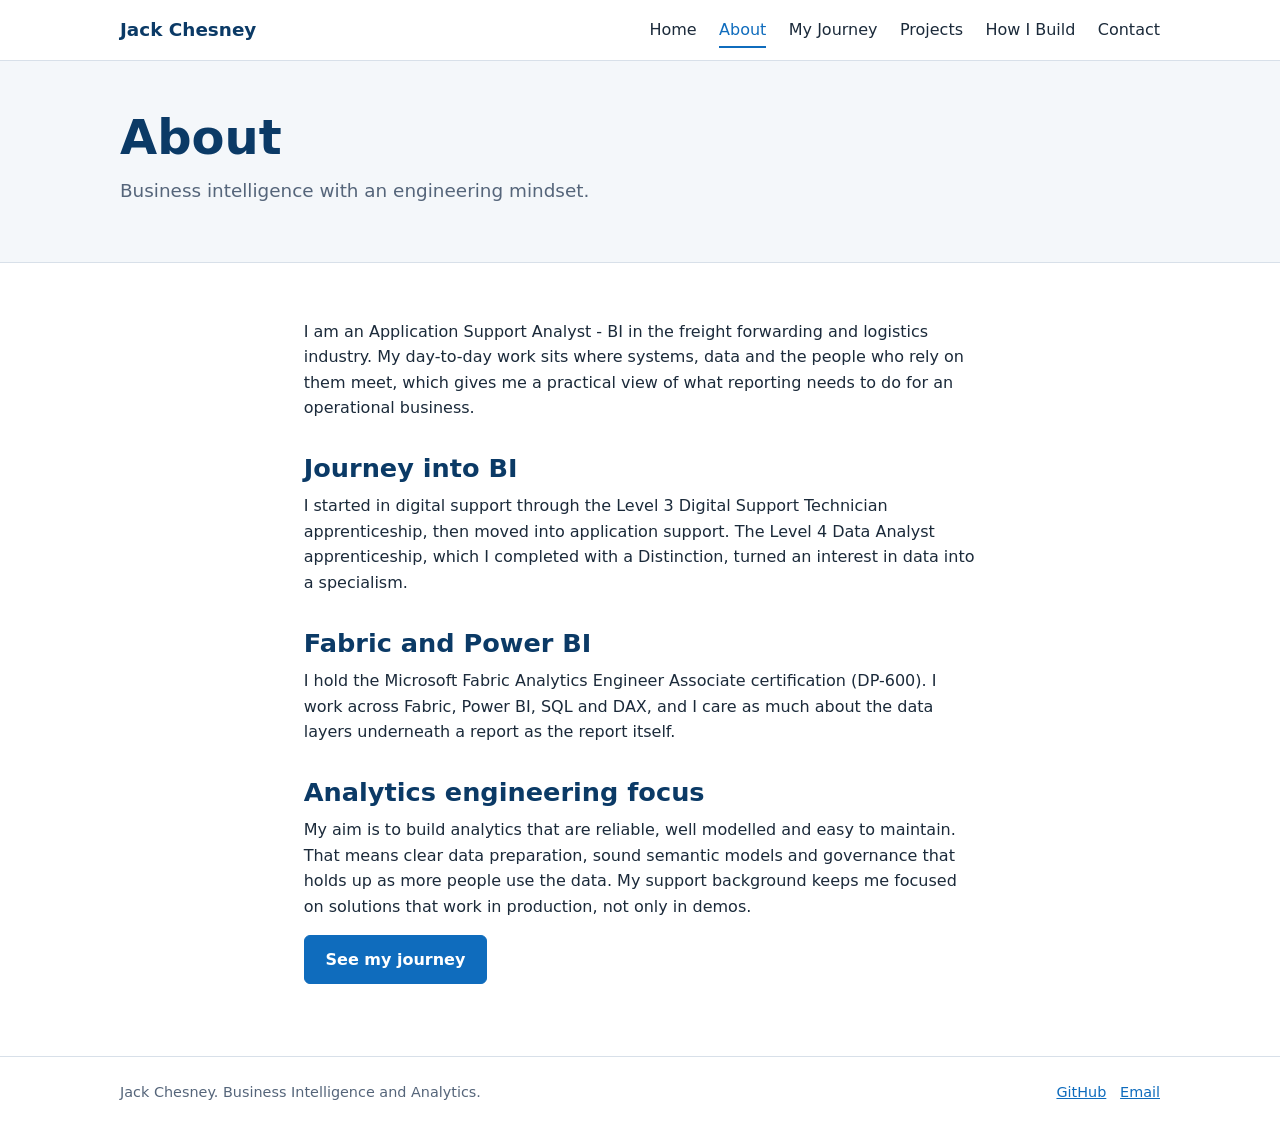
==== about.html @ 84daec4e "Add files via upload" ====
<!DOCTYPE html>
<html lang="en-GB"><head><meta charset="utf-8"><meta name="viewport" content="width=device-width, initial-scale=1">
<title>About | Jack Chesney</title><meta name="description" content="About Jack Chesney, Application Support Analyst - BI.">
<link rel="stylesheet" href="style.css"></head><body>
<a class="skip" href="#main">Skip to content</a>
<header class="site-header"><div class="wrap bar"><a class="brand" href="index.html">Jack Chesney</a>
<input type="checkbox" id="mt" class="mt"><label for="mt" class="mb" aria-label="Menu">Menu</label>
<nav aria-label="Main"><ul><li><a href="index.html">Home</a></li><li><a href="about.html" aria-current="page">About</a></li><li><a href="journey.html">My Journey</a></li><li><a href="projects.html">Projects</a></li><li><a href="solutions.html">How I Build</a></li><li><a href="contact.html">Contact</a></li></ul></nav></div></header>
<main id="main"><section class="page-hero"><div class="wrap"><h1>About</h1><p class="lead">Business intelligence with an engineering mindset.</p></div></section><section class="section"><div class="wrap prose">
<p>I am an Application Support Analyst - BI in the freight forwarding and logistics industry. My day-to-day work sits where systems, data and the people who rely on them meet, which gives me a practical view of what reporting needs to do for an operational business.</p>
<h2>Journey into BI</h2><p>I started in digital support through the Level 3 Digital Support Technician apprenticeship, then moved into application support. The Level 4 Data Analyst apprenticeship, which I completed with a Distinction, turned an interest in data into a specialism.</p>
<h2>Fabric and Power BI</h2><p>I hold the Microsoft Fabric Analytics Engineer Associate certification (DP-600). I work across Fabric, Power BI, SQL and DAX, and I care as much about the data layers underneath a report as the report itself.</p>
<h2>Analytics engineering focus</h2><p>My aim is to build analytics that are reliable, well modelled and easy to maintain. That means clear data preparation, sound semantic models and governance that holds up as more people use the data. My support background keeps me focused on solutions that work in production, not only in demos.</p>
<p><a class="btn primary" href="journey.html">See my journey</a></p></div></section></main>
<footer class="site-footer"><div class="wrap"><p>Jack Chesney. Business Intelligence and Analytics.</p>
<p><a href="https://github.com/jches2002">GitHub</a> &nbsp; <a href="mailto:jrc.analytics@outlook.com">Email</a></p></div></footer>
</body></html>
---- style.css ----
:root{--ink:#1b2a3a;--muted:#55657a;--blue:#0f6cbd;--navy:#0b3a66;--teal:#0e7c86;--bg:#fff;--alt:#f4f7fa;--line:#d8e0e9;--r:6px;--font:"Segoe UI",system-ui,-apple-system,Roboto,Arial,sans-serif}
*{box-sizing:border-box}html{scroll-behavior:smooth}
body{margin:0;font-family:var(--font);color:var(--ink);background:var(--bg);line-height:1.6}
.wrap{max-width:1080px;margin:0 auto;padding:0 1.25rem}
h1,h2,h3{line-height:1.2;margin:0 0 .6rem;color:var(--navy)}h1{font-size:clamp(2rem,5vw,3rem);font-weight:600}h2{font-size:1.6rem;font-weight:600}h3{font-size:1.05rem;font-weight:600}
p{margin:0 0 1rem}a{color:var(--blue)}a:focus-visible,.btn:focus-visible,label:focus-visible{outline:3px solid var(--teal);outline-offset:2px}
.skip{position:absolute;left:-999px}.skip:focus{left:1rem;top:1rem;background:#fff;padding:.5rem;z-index:9}
.site-header{background:#fff;border-bottom:1px solid var(--line);position:sticky;top:0;z-index:5}
.bar{display:flex;align-items:center;justify-content:space-between;min-height:60px}
.brand{font-weight:600;font-size:1.15rem;color:var(--navy);text-decoration:none}
nav ul{display:flex;gap:1.4rem;list-style:none;margin:0;padding:0}
nav a{color:var(--ink);text-decoration:none;padding:.4rem 0;border-bottom:2px solid transparent}
nav a:hover,nav a[aria-current]{border-color:var(--blue);color:var(--blue)}
.mt,.mb{display:none}
.hero{background:linear-gradient(180deg,var(--alt),#fff);padding:4rem 0;border-bottom:1px solid var(--line)}
.hero-grid{display:grid;grid-template-columns:1.2fr 1fr;gap:3rem;align-items:center}
.role{font-size:1.3rem;color:var(--blue);font-weight:600;margin-bottom:.5rem}
.lead{font-size:1.15rem;color:var(--muted);max-width:60ch}.lead.sm{font-size:1rem}
.btns{display:flex;gap:.75rem;flex-wrap:wrap;margin-top:1.5rem}
.btn{display:inline-block;padding:.65rem 1.3rem;border:1px solid var(--blue);color:var(--blue);border-radius:var(--r);text-decoration:none;font-weight:600;background:#fff}
.btn.primary{background:var(--blue);color:#fff}.btn:hover{background:var(--navy);border-color:var(--navy);color:#fff}
.hero-flow ol{list-style:none;margin:0;padding:0;display:grid;gap:.4rem}
.hero-flow li,.arch li{background:#fff;border:1px solid var(--line);border-left:4px solid var(--blue);border-radius:var(--r);padding:.5rem .9rem;font-weight:600;font-size:.95rem;position:relative}
.hero-flow li:nth-child(n+3):nth-child(-n+5){border-left-color:var(--teal)}
.hero-flow li:not(:last-child)::after,.arch li:not(:last-child)::after{content:"";position:absolute;left:1.2rem;bottom:-.4rem;width:2px;height:.4rem;background:var(--line)}
.section{padding:3.5rem 0}.alt{background:var(--alt)}
.page-hero{background:var(--alt);border-bottom:1px solid var(--line);padding:3rem 0 2.5rem}
.grid{display:grid;gap:1.25rem;margin:1.25rem 0}.g3{grid-template-columns:repeat(auto-fit,minmax(260px,1fr))}
.card{background:#fff;border:1px solid var(--line);border-radius:var(--r);padding:1.25rem;box-shadow:0 1px 2px rgba(11,58,102,.06)}
.card p{color:var(--muted);margin:0}.card h3+p{margin-bottom:.8rem}
.tags{list-style:none;display:flex;flex-wrap:wrap;gap:.4rem;padding:0;margin:.8rem 0 0}
.tags li{background:#e8f1fa;color:var(--navy);font-size:.82rem;padding:.15rem .6rem;border-radius:99px}
.cta{display:flex;justify-content:space-between;align-items:center;gap:1.5rem;flex-wrap:wrap;background:var(--navy);color:#fff;border-radius:var(--r);padding:2rem}
.cta h2,.cta p{color:#fff;margin:0 0 .3rem}.cta .btn{border-color:#fff}
.prose{max-width:70ch}.prose h2{margin-top:2rem}
.timeline{list-style:none;margin:0;padding:0 0 0 2rem;border-left:2px solid var(--blue);max-width:720px}
.timeline li{position:relative;margin-bottom:1.25rem}
.timeline .dot{position:absolute;left:calc(-2rem - 7px);top:1.4rem;width:12px;height:12px;border-radius:50%;background:var(--blue);border:2px solid #fff;box-shadow:0 0 0 1px var(--blue)}
.timeline .goal .card{border-style:dashed;border-color:var(--teal)}.timeline .goal .dot{background:#fff;box-shadow:0 0 0 1px var(--teal)}
.stack{display:grid;gap:1.5rem}
.project{display:grid;grid-template-columns:1fr 1.3fr;gap:1.5rem;padding:1rem}
.project.featured{border-color:var(--blue);border-width:2px}
.shots{display:grid;gap:.75rem}
.ph{display:grid;place-items:center;min-height:130px;border:1px dashed var(--line);border-radius:var(--r);background:var(--alt);color:var(--muted);font-size:.9rem}
dt{font-weight:600;color:var(--navy);margin-top:.6rem}dd{margin:0;color:var(--muted)}
.process{list-style:none;padding:0;margin:1.5rem 0 0;display:grid;gap:1rem;position:relative}
.stage{display:grid;grid-template-columns:44px 1fr;gap:1rem;align-items:start}
.n{width:44px;height:44px;border-radius:50%;background:var(--blue);color:#fff;display:grid;place-items:center;font-weight:600;position:relative;z-index:1}
.stage:not(:last-child) .n::after{content:"";position:absolute;top:44px;left:50%;width:2px;height:calc(100% + 3.2rem);background:var(--line);transform:translateX(-50%);z-index:-1}
.arch{list-style:none;padding:0;margin:1.5rem 0 0;display:flex;flex-wrap:wrap;gap:.6rem;align-items:stretch}
.arch li{flex:1 1 130px;text-align:center;border-left-width:1px;border-top:4px solid var(--blue);padding:1rem .6rem}
.arch li:nth-child(n+3):nth-child(-n+5){border-top-color:var(--teal)}.arch li:last-child{background:var(--navy);color:#fff;border-color:var(--navy)}
.arch li::after{display:none}
.site-footer{border-top:1px solid var(--line);padding:1.5rem 0;color:var(--muted);font-size:.9rem}
.site-footer .wrap{display:flex;justify-content:space-between;flex-wrap:wrap;gap:.5rem}.site-footer p{margin:0}
@media(max-width:800px){
.hero-grid,.project{grid-template-columns:1fr}.hero{padding:2.5rem 0}
.mb{display:block;padding:.4rem .9rem;border:1px solid var(--line);border-radius:var(--r);cursor:pointer;font-weight:600}
nav{display:none;position:absolute;top:60px;left:0;right:0;background:#fff;border-bottom:1px solid var(--line);padding:.75rem 1.25rem}
nav ul{flex-direction:column;gap:.5rem}.mt:checked~nav{display:block}
.arch li{flex-basis:100%}}
@media(prefers-reduced-motion:reduce){html{scroll-behavior:auto}}
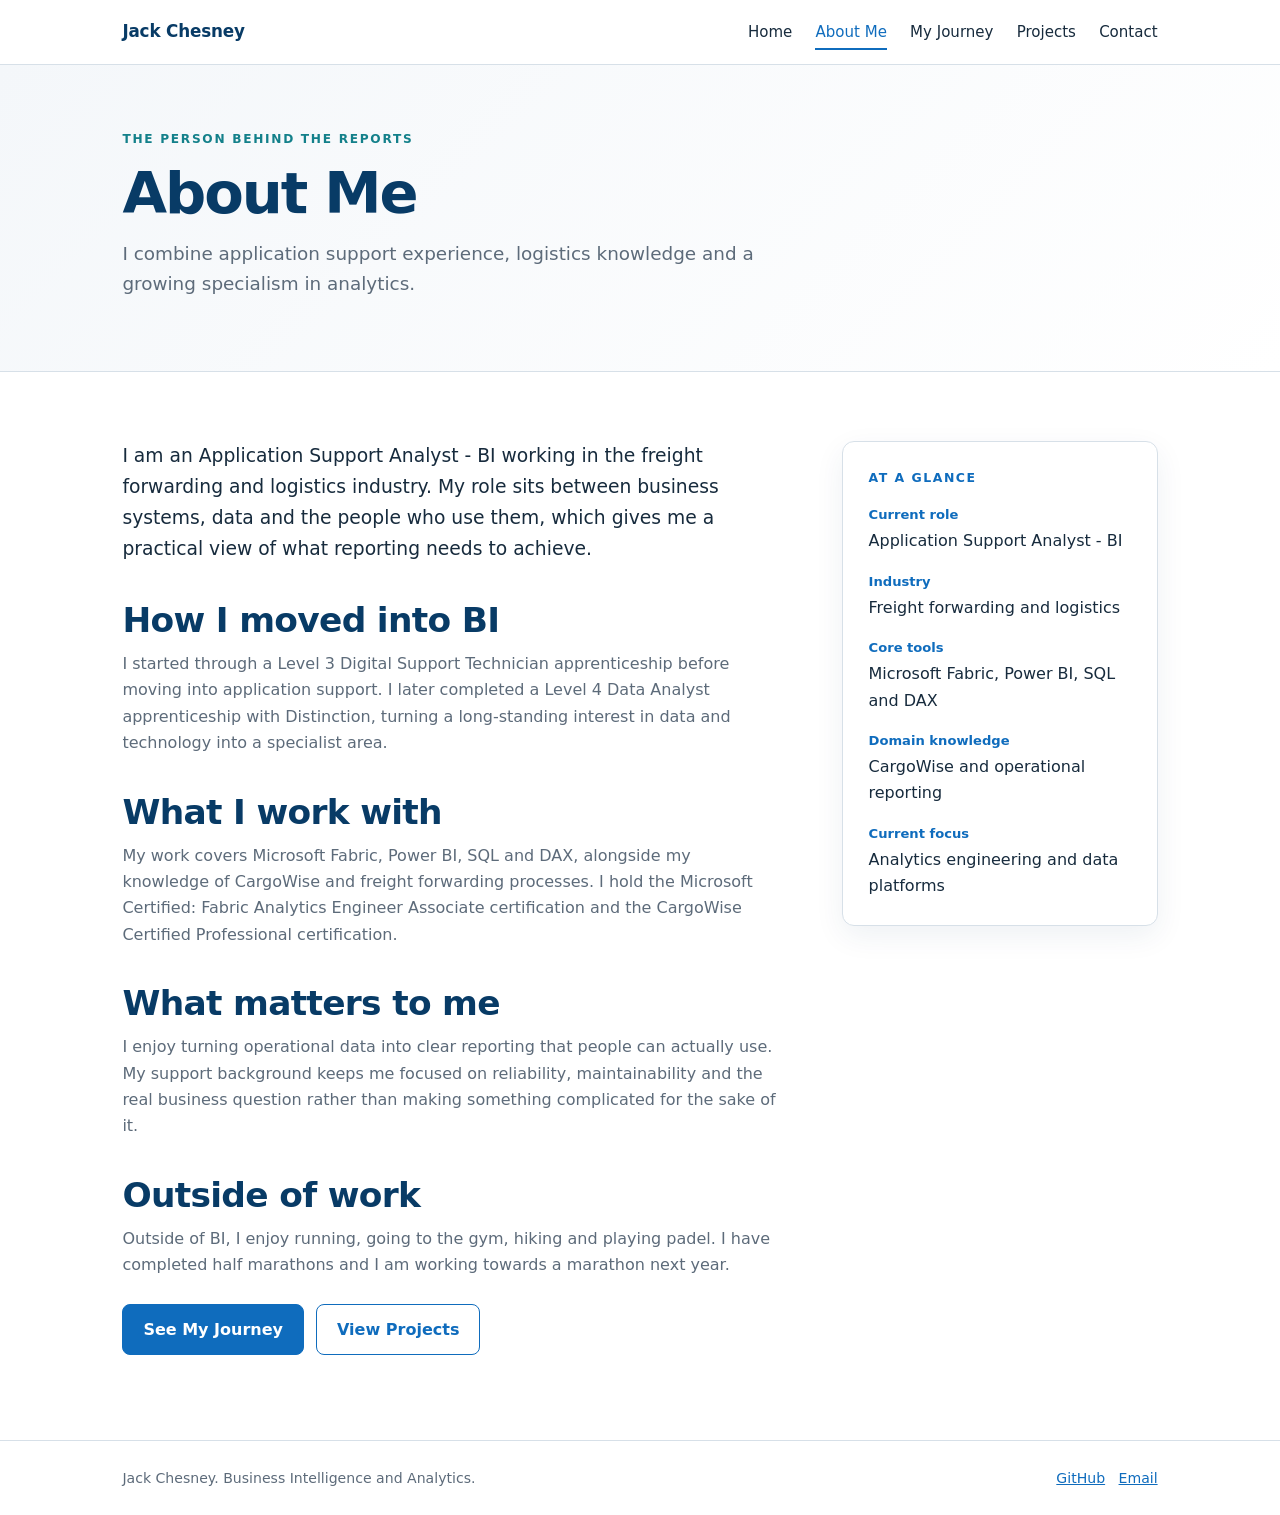
==== commit 0b6ef580: "Add files via upload" ====
--- a/about.html
+++ b/about.html
@@ -1,17 +1,14 @@
 <!DOCTYPE html>
 <html lang="en-GB"><head><meta charset="utf-8"><meta name="viewport" content="width=device-width, initial-scale=1">
-<title>About | Jack Chesney</title><meta name="description" content="About Jack Chesney, Application Support Analyst - BI.">
-<link rel="stylesheet" href="style.css"></head><body>
+<title>About Me | Jack Chesney</title><meta name="description" content="About Jack Chesney, an Application Support Analyst - BI working in freight forwarding and logistics."><link rel="stylesheet" href="style.css"></head><body>
 <a class="skip" href="#main">Skip to content</a>
-<header class="site-header"><div class="wrap bar"><a class="brand" href="index.html">Jack Chesney</a>
-<input type="checkbox" id="mt" class="mt"><label for="mt" class="mb" aria-label="Menu">Menu</label>
-<nav aria-label="Main"><ul><li><a href="index.html">Home</a></li><li><a href="about.html" aria-current="page">About</a></li><li><a href="journey.html">My Journey</a></li><li><a href="projects.html">Projects</a></li><li><a href="solutions.html">How I Build</a></li><li><a href="contact.html">Contact</a></li></ul></nav></div></header>
-<main id="main"><section class="page-hero"><div class="wrap"><h1>About</h1><p class="lead">Business intelligence with an engineering mindset.</p></div></section><section class="section"><div class="wrap prose">
-<p>I am an Application Support Analyst - BI in the freight forwarding and logistics industry. My day-to-day work sits where systems, data and the people who rely on them meet, which gives me a practical view of what reporting needs to do for an operational business.</p>
-<h2>Journey into BI</h2><p>I started in digital support through the Level 3 Digital Support Technician apprenticeship, then moved into application support. The Level 4 Data Analyst apprenticeship, which I completed with a Distinction, turned an interest in data into a specialism.</p>
-<h2>Fabric and Power BI</h2><p>I hold the Microsoft Fabric Analytics Engineer Associate certification (DP-600). I work across Fabric, Power BI, SQL and DAX, and I care as much about the data layers underneath a report as the report itself.</p>
-<h2>Analytics engineering focus</h2><p>My aim is to build analytics that are reliable, well modelled and easy to maintain. That means clear data preparation, sound semantic models and governance that holds up as more people use the data. My support background keeps me focused on solutions that work in production, not only in demos.</p>
-<p><a class="btn primary" href="journey.html">See my journey</a></p></div></section></main>
-<footer class="site-footer"><div class="wrap"><p>Jack Chesney. Business Intelligence and Analytics.</p>
-<p><a href="https://github.com/jches2002">GitHub</a> &nbsp; <a href="mailto:jrc.analytics@outlook.com">Email</a></p></div></footer>
-</body></html>+<header class="site-header"><div class="wrap bar"><a class="brand" href="index.html">Jack Chesney</a><input type="checkbox" id="mt" class="mt"><label for="mt" class="mb" aria-label="Menu">Menu</label><nav aria-label="Main"><ul><li><a href="index.html">Home</a></li><li><a href="about.html" aria-current="page">About Me</a></li><li><a href="journey.html">My Journey</a></li><li><a href="projects.html">Projects</a></li><li><a href="contact.html">Contact</a></li></ul></nav></div></header>
+<main id="main"><section class="page-hero"><div class="wrap"><p class="eyebrow">The person behind the reports</p><h1>About Me</h1><p class="lead">I combine application support experience, logistics knowledge and a growing specialism in analytics.</p></div></section>
+<section class="section"><div class="wrap about-layout"><article class="prose"><p class="intro">I am an Application Support Analyst - BI working in the freight forwarding and logistics industry. My role sits between business systems, data and the people who use them, which gives me a practical view of what reporting needs to achieve.</p>
+<h2>How I moved into BI</h2><p>I started through a Level 3 Digital Support Technician apprenticeship before moving into application support. I later completed a Level 4 Data Analyst apprenticeship with Distinction, turning a long-standing interest in data and technology into a specialist area.</p>
+<h2>What I work with</h2><p>My work covers Microsoft Fabric, Power BI, SQL and DAX, alongside my knowledge of CargoWise and freight forwarding processes. I hold the Microsoft Certified: Fabric Analytics Engineer Associate certification and the CargoWise Certified Professional certification.</p>
+<h2>What matters to me</h2><p>I enjoy turning operational data into clear reporting that people can actually use. My support background keeps me focused on reliability, maintainability and the real business question rather than making something complicated for the sake of it.</p>
+<h2>Outside of work</h2><p>Outside of BI, I enjoy running, going to the gym, hiking and playing padel. I have completed half marathons and I am working towards a marathon next year.</p>
+<p class="btns"><a class="btn primary" href="journey.html">See My Journey</a><a class="btn" href="projects.html">View Projects</a></p></article>
+<aside class="fact-card"><p class="panel-label">At a glance</p><dl><dt>Current role</dt><dd>Application Support Analyst - BI</dd><dt>Industry</dt><dd>Freight forwarding and logistics</dd><dt>Core tools</dt><dd>Microsoft Fabric, Power BI, SQL and DAX</dd><dt>Domain knowledge</dt><dd>CargoWise and operational reporting</dd><dt>Current focus</dt><dd>Analytics engineering and data platforms</dd></dl></aside></div></section></main>
+<footer class="site-footer"><div class="wrap"><p>Jack Chesney. Business Intelligence and Analytics.</p><p><a href="https://github.com/jches2002">GitHub</a> &nbsp; <a href="mailto:jrc.analytics@outlook.com">Email</a></p></div></footer></body></html>
--- a/style.css
+++ b/style.css
@@ -1,62 +1,8 @@
-:root{--ink:#1b2a3a;--muted:#55657a;--blue:#0f6cbd;--navy:#0b3a66;--teal:#0e7c86;--bg:#fff;--alt:#f4f7fa;--line:#d8e0e9;--r:6px;--font:"Segoe UI",system-ui,-apple-system,Roboto,Arial,sans-serif}
-*{box-sizing:border-box}html{scroll-behavior:smooth}
-body{margin:0;font-family:var(--font);color:var(--ink);background:var(--bg);line-height:1.6}
-.wrap{max-width:1080px;margin:0 auto;padding:0 1.25rem}
-h1,h2,h3{line-height:1.2;margin:0 0 .6rem;color:var(--navy)}h1{font-size:clamp(2rem,5vw,3rem);font-weight:600}h2{font-size:1.6rem;font-weight:600}h3{font-size:1.05rem;font-weight:600}
-p{margin:0 0 1rem}a{color:var(--blue)}a:focus-visible,.btn:focus-visible,label:focus-visible{outline:3px solid var(--teal);outline-offset:2px}
-.skip{position:absolute;left:-999px}.skip:focus{left:1rem;top:1rem;background:#fff;padding:.5rem;z-index:9}
-.site-header{background:#fff;border-bottom:1px solid var(--line);position:sticky;top:0;z-index:5}
-.bar{display:flex;align-items:center;justify-content:space-between;min-height:60px}
-.brand{font-weight:600;font-size:1.15rem;color:var(--navy);text-decoration:none}
-nav ul{display:flex;gap:1.4rem;list-style:none;margin:0;padding:0}
-nav a{color:var(--ink);text-decoration:none;padding:.4rem 0;border-bottom:2px solid transparent}
-nav a:hover,nav a[aria-current]{border-color:var(--blue);color:var(--blue)}
-.mt,.mb{display:none}
-.hero{background:linear-gradient(180deg,var(--alt),#fff);padding:4rem 0;border-bottom:1px solid var(--line)}
-.hero-grid{display:grid;grid-template-columns:1.2fr 1fr;gap:3rem;align-items:center}
-.role{font-size:1.3rem;color:var(--blue);font-weight:600;margin-bottom:.5rem}
-.lead{font-size:1.15rem;color:var(--muted);max-width:60ch}.lead.sm{font-size:1rem}
-.btns{display:flex;gap:.75rem;flex-wrap:wrap;margin-top:1.5rem}
-.btn{display:inline-block;padding:.65rem 1.3rem;border:1px solid var(--blue);color:var(--blue);border-radius:var(--r);text-decoration:none;font-weight:600;background:#fff}
-.btn.primary{background:var(--blue);color:#fff}.btn:hover{background:var(--navy);border-color:var(--navy);color:#fff}
-.hero-flow ol{list-style:none;margin:0;padding:0;display:grid;gap:.4rem}
-.hero-flow li,.arch li{background:#fff;border:1px solid var(--line);border-left:4px solid var(--blue);border-radius:var(--r);padding:.5rem .9rem;font-weight:600;font-size:.95rem;position:relative}
-.hero-flow li:nth-child(n+3):nth-child(-n+5){border-left-color:var(--teal)}
-.hero-flow li:not(:last-child)::after,.arch li:not(:last-child)::after{content:"";position:absolute;left:1.2rem;bottom:-.4rem;width:2px;height:.4rem;background:var(--line)}
-.section{padding:3.5rem 0}.alt{background:var(--alt)}
-.page-hero{background:var(--alt);border-bottom:1px solid var(--line);padding:3rem 0 2.5rem}
-.grid{display:grid;gap:1.25rem;margin:1.25rem 0}.g3{grid-template-columns:repeat(auto-fit,minmax(260px,1fr))}
-.card{background:#fff;border:1px solid var(--line);border-radius:var(--r);padding:1.25rem;box-shadow:0 1px 2px rgba(11,58,102,.06)}
-.card p{color:var(--muted);margin:0}.card h3+p{margin-bottom:.8rem}
-.tags{list-style:none;display:flex;flex-wrap:wrap;gap:.4rem;padding:0;margin:.8rem 0 0}
-.tags li{background:#e8f1fa;color:var(--navy);font-size:.82rem;padding:.15rem .6rem;border-radius:99px}
-.cta{display:flex;justify-content:space-between;align-items:center;gap:1.5rem;flex-wrap:wrap;background:var(--navy);color:#fff;border-radius:var(--r);padding:2rem}
-.cta h2,.cta p{color:#fff;margin:0 0 .3rem}.cta .btn{border-color:#fff}
-.prose{max-width:70ch}.prose h2{margin-top:2rem}
-.timeline{list-style:none;margin:0;padding:0 0 0 2rem;border-left:2px solid var(--blue);max-width:720px}
-.timeline li{position:relative;margin-bottom:1.25rem}
-.timeline .dot{position:absolute;left:calc(-2rem - 7px);top:1.4rem;width:12px;height:12px;border-radius:50%;background:var(--blue);border:2px solid #fff;box-shadow:0 0 0 1px var(--blue)}
-.timeline .goal .card{border-style:dashed;border-color:var(--teal)}.timeline .goal .dot{background:#fff;box-shadow:0 0 0 1px var(--teal)}
-.stack{display:grid;gap:1.5rem}
-.project{display:grid;grid-template-columns:1fr 1.3fr;gap:1.5rem;padding:1rem}
-.project.featured{border-color:var(--blue);border-width:2px}
-.shots{display:grid;gap:.75rem}
-.ph{display:grid;place-items:center;min-height:130px;border:1px dashed var(--line);border-radius:var(--r);background:var(--alt);color:var(--muted);font-size:.9rem}
-dt{font-weight:600;color:var(--navy);margin-top:.6rem}dd{margin:0;color:var(--muted)}
-.process{list-style:none;padding:0;margin:1.5rem 0 0;display:grid;gap:1rem;position:relative}
-.stage{display:grid;grid-template-columns:44px 1fr;gap:1rem;align-items:start}
-.n{width:44px;height:44px;border-radius:50%;background:var(--blue);color:#fff;display:grid;place-items:center;font-weight:600;position:relative;z-index:1}
-.stage:not(:last-child) .n::after{content:"";position:absolute;top:44px;left:50%;width:2px;height:calc(100% + 3.2rem);background:var(--line);transform:translateX(-50%);z-index:-1}
-.arch{list-style:none;padding:0;margin:1.5rem 0 0;display:flex;flex-wrap:wrap;gap:.6rem;align-items:stretch}
-.arch li{flex:1 1 130px;text-align:center;border-left-width:1px;border-top:4px solid var(--blue);padding:1rem .6rem}
-.arch li:nth-child(n+3):nth-child(-n+5){border-top-color:var(--teal)}.arch li:last-child{background:var(--navy);color:#fff;border-color:var(--navy)}
-.arch li::after{display:none}
-.site-footer{border-top:1px solid var(--line);padding:1.5rem 0;color:var(--muted);font-size:.9rem}
-.site-footer .wrap{display:flex;justify-content:space-between;flex-wrap:wrap;gap:.5rem}.site-footer p{margin:0}
-@media(max-width:800px){
-.hero-grid,.project{grid-template-columns:1fr}.hero{padding:2.5rem 0}
-.mb{display:block;padding:.4rem .9rem;border:1px solid var(--line);border-radius:var(--r);cursor:pointer;font-weight:600}
-nav{display:none;position:absolute;top:60px;left:0;right:0;background:#fff;border-bottom:1px solid var(--line);padding:.75rem 1.25rem}
-nav ul{flex-direction:column;gap:.5rem}.mt:checked~nav{display:block}
-.arch li{flex-basis:100%}}
-@media(prefers-reduced-motion:reduce){html{scroll-behavior:auto}}
+:root{--ink:#172b3d;--muted:#5d6b7a;--blue:#0f6cbd;--navy:#083b66;--teal:#13808a;--bg:#fff;--alt:#f4f7fa;--line:#d7e0e8;--soft:#eaf3fb;--r:8px;--shadow:0 10px 30px rgba(8,59,102,.07);--font:"Segoe UI",system-ui,-apple-system,Roboto,Arial,sans-serif}
+*{box-sizing:border-box}html{scroll-behavior:smooth}body{margin:0;font-family:var(--font);color:var(--ink);background:var(--bg);line-height:1.65}.wrap{max-width:1080px;margin:0 auto;padding:0 1.4rem}h1,h2,h3{line-height:1.18;margin:0 0 .65rem;color:var(--navy)}h1{font-size:clamp(2.4rem,6vw,4.4rem);font-weight:650;letter-spacing:-.035em}h2{font-size:clamp(1.55rem,3vw,2.15rem);font-weight:650;letter-spacing:-.02em}h3{font-size:1.08rem;font-weight:650}p{margin:0 0 1rem}a{color:var(--blue)}a:focus-visible,.btn:focus-visible,label:focus-visible,.contact-card:focus-visible{outline:3px solid var(--teal);outline-offset:3px}.skip{position:absolute;left:-999px}.skip:focus{left:1rem;top:1rem;background:#fff;padding:.5rem;z-index:10}.site-header{background:rgba(255,255,255,.96);border-bottom:1px solid var(--line);position:sticky;top:0;z-index:5;backdrop-filter:blur(10px)}.bar{display:flex;align-items:center;justify-content:space-between;min-height:64px}.brand{font-weight:700;font-size:1.05rem;color:var(--navy);text-decoration:none;letter-spacing:-.01em}nav ul{display:flex;gap:1.45rem;list-style:none;margin:0;padding:0}nav a{color:var(--ink);text-decoration:none;padding:.45rem 0;border-bottom:2px solid transparent;font-size:.94rem}nav a:hover,nav a[aria-current]{border-color:var(--blue);color:var(--blue)}.mt,.mb{display:none}.hero{background:linear-gradient(135deg,#f4f8fc 0%,#fff 70%);padding:5.5rem 0 5rem;border-bottom:1px solid var(--line)}.hero-grid{display:grid;grid-template-columns:1.2fr .8fr;gap:4rem;align-items:center}.role{font-size:1.3rem;color:var(--blue);font-weight:650;margin-bottom:.65rem}.lead{font-size:1.15rem;color:var(--muted);max-width:60ch}.eyebrow{text-transform:uppercase;letter-spacing:.14em;font-weight:700;font-size:.76rem;color:var(--teal);margin-bottom:.7rem}.eyebrow.light{color:#bfe8ed}.btns{display:flex;gap:.75rem;flex-wrap:wrap;margin-top:1.6rem}.btn{display:inline-block;padding:.7rem 1.25rem;border:1px solid var(--blue);color:var(--blue);border-radius:var(--r);text-decoration:none;font-weight:650;background:#fff}.btn.primary{background:var(--blue);color:#fff}.btn.inverse{background:#fff;color:var(--navy);border-color:#fff}.btn:hover{background:var(--navy);border-color:var(--navy);color:#fff}.profile-panel,.fact-card,.achievement-panel{background:#fff;border:1px solid var(--line);border-radius:12px;padding:1.6rem;box-shadow:var(--shadow)}.panel-label{font-size:.78rem;text-transform:uppercase;letter-spacing:.12em;font-weight:700;color:var(--blue);margin-bottom:1rem}.profile-panel ul,.achievement-panel ul{list-style:none;margin:0;padding:0}.profile-panel li{padding:.75rem 0;border-bottom:1px solid var(--line)}.profile-panel li:last-child{border:0}.section{padding:4.3rem 0}.alt{background:var(--alt)}.page-hero{background:linear-gradient(135deg,var(--alt),#fff);border-bottom:1px solid var(--line);padding:4rem 0 3.5rem}.page-hero h1{font-size:clamp(2.3rem,5vw,3.6rem)}.section-heading{display:flex;justify-content:space-between;align-items:end;gap:2rem;margin-bottom:1.4rem}.grid{display:grid;gap:1.25rem}.g3{grid-template-columns:repeat(3,1fr)}.card{background:#fff;border:1px solid var(--line);border-radius:var(--r);padding:1.35rem;box-shadow:0 2px 8px rgba(8,59,102,.035)}.card p{color:var(--muted)}.card-kicker{font-size:.76rem;text-transform:uppercase;letter-spacing:.1em;font-weight:700;color:var(--teal)!important;margin-bottom:.5rem!important}.project-preview{transition:transform .2s ease,box-shadow .2s ease}.project-preview:hover{transform:translateY(-3px);box-shadow:var(--shadow)}.tags{list-style:none;display:flex;flex-wrap:wrap;gap:.4rem;padding:0;margin:1rem 0 0}.tags li{background:var(--soft);color:var(--navy);font-size:.8rem;padding:.18rem .6rem;border-radius:99px}.about-strip{display:grid;grid-template-columns:.8fr 1.2fr;gap:4rem;align-items:start}.about-strip p{color:var(--muted);font-size:1.08rem}.text-link{font-weight:650;text-decoration-thickness:1px;text-underline-offset:4px}.cta{display:flex;justify-content:space-between;align-items:center;gap:2rem;flex-wrap:wrap;background:var(--navy);color:#fff;border-radius:12px;padding:2.2rem}.cta h2,.cta p{color:#fff}.cta p{margin-bottom:.35rem}.prose{max-width:68ch}.prose .intro{font-size:1.17rem;color:var(--ink)}.prose h2{margin-top:2.2rem}.prose p{color:var(--muted)}.about-layout{display:grid;grid-template-columns:1.35fr .65fr;gap:4rem;align-items:start}.fact-card{position:sticky;top:92px}.fact-card dl{margin:0}.fact-card dt{font-size:.82rem;color:var(--blue);font-weight:700;margin-top:1rem}.fact-card dt:first-child{margin-top:0}.fact-card dd{margin:.15rem 0 0;color:var(--ink)}.journey-layout{display:grid;grid-template-columns:1.25fr .75fr;gap:4rem;align-items:start}.timeline{list-style:none;margin:0;padding:0 0 0 2rem;border-left:2px solid var(--blue)}.timeline li{position:relative;margin-bottom:1.25rem}.timeline .dot{position:absolute;left:calc(-2rem - 7px);top:1.5rem;width:12px;height:12px;border-radius:50%;background:var(--blue);border:2px solid #fff;box-shadow:0 0 0 1px var(--blue)}.timeline .goal .card{border-style:dashed;border-color:var(--teal)}.timeline .goal .dot{background:#fff;box-shadow:0 0 0 1px var(--teal)}.achievement-panel{position:sticky;top:92px}.achievement-panel li{padding:.85rem 0;border-bottom:1px solid var(--line)}.achievement-panel li:last-child{border:0}.achievement-panel strong,.achievement-panel span{display:block}.achievement-panel span{color:var(--muted);font-size:.9rem}.stack{display:grid;gap:1.5rem}.project{display:grid;grid-template-columns:.85fr 1.15fr;gap:1.7rem;padding:1.2rem}.project.featured{border-color:var(--blue);border-width:2px}.project h2{font-size:1.45rem}.shots{display:grid;gap:.75rem}.ph{display:grid;place-items:center;min-height:220px;border:1px dashed #b9c9d8;border-radius:var(--r);background:var(--alt);color:var(--muted);font-size:.9rem;text-align:center;padding:1rem}.ph.small{min-height:100px}dt{font-weight:700;color:var(--navy);margin-top:.75rem}dd{margin:0;color:var(--muted)}.contact-grid{display:grid;grid-template-columns:repeat(3,1fr);gap:1.25rem}.contact-card{display:flex;flex-direction:column;min-height:190px;padding:1.5rem;border:1px solid var(--line);border-radius:12px;text-decoration:none;background:#fff;box-shadow:0 2px 8px rgba(8,59,102,.04);transition:transform .2s ease,box-shadow .2s ease}.contact-card:hover{transform:translateY(-3px);box-shadow:var(--shadow)}.contact-card span{font-size:.78rem;text-transform:uppercase;letter-spacing:.11em;font-weight:700;color:var(--teal)}.contact-card strong{color:var(--navy);font-size:1.08rem;margin-top:.35rem;overflow-wrap:anywhere}.contact-card small{color:var(--muted);margin-top:auto}.muted-card{background:var(--alt)}.site-footer{border-top:1px solid var(--line);padding:1.6rem 0;color:var(--muted);font-size:.88rem}.site-footer .wrap{display:flex;justify-content:space-between;flex-wrap:wrap;gap:.7rem}.site-footer p{margin:0}
+@media(max-width:850px){.hero-grid,.about-layout,.journey-layout,.project,.about-strip{grid-template-columns:1fr}.hero{padding:3.5rem 0}.g3,.contact-grid{grid-template-columns:1fr 1fr}.fact-card,.achievement-panel{position:static}.mb{display:block;padding:.4rem .85rem;border:1px solid var(--line);border-radius:var(--r);cursor:pointer;font-weight:650}nav{display:none;position:absolute;top:64px;left:0;right:0;background:#fff;border-bottom:1px solid var(--line);padding:.85rem 1.4rem}nav ul{flex-direction:column;gap:.45rem}.mt:checked~nav{display:block}}
+@media(max-width:560px){.g3,.contact-grid{grid-template-columns:1fr}.section{padding:3.2rem 0}.section-heading{align-items:start;flex-direction:column;gap:.4rem}.cta{padding:1.5rem}.site-footer .wrap{flex-direction:column}.hero h1{font-size:2.7rem}}
+@media(prefers-reduced-motion:reduce){html{scroll-behavior:auto}.project-preview,.contact-card{transition:none}}
+
+/* Project listing and case-study pages */
+.pgrid{display:grid;grid-template-columns:repeat(2,minmax(0,1fr));gap:1.5rem}.pcard{padding:0;overflow:hidden;display:flex;flex-direction:column}.pcard .ph{border:0;border-bottom:1px dashed #b9c9d8;border-radius:0;min-height:210px}.pcard .pbody{padding:1.4rem;display:flex;flex-direction:column;align-items:flex-start;flex:1}.pcard .pbody>p{color:var(--muted)}.pcard .btn{margin-top:1.25rem}.pcard h2{font-size:1.35rem}.card-title-link{color:inherit;text-decoration:none}.card-title-link:hover{color:var(--blue)}.case-wrap{max-width:900px}.back{display:inline-block;margin-bottom:1.5rem;font-weight:650;text-decoration:none}.meta{display:grid;grid-template-columns:repeat(3,1fr);gap:1rem;margin-bottom:3rem}.meta>div{border:1px solid var(--line);border-radius:var(--r);padding:1rem;background:var(--alt)}.meta strong,.meta span{display:block}.meta strong{font-size:.75rem;text-transform:uppercase;letter-spacing:.1em;color:var(--blue);margin-bottom:.25rem}.meta span{color:var(--ink)}.case .prose{max-width:none}.case .prose h2{margin-top:2.6rem}.case-media{min-height:300px;margin:1.2rem 0 2rem}.case-media.video{min-height:220px}@media(max-width:760px){.pgrid{grid-template-columns:1fr}.meta{grid-template-columns:1fr}.case-media{min-height:210px}}
